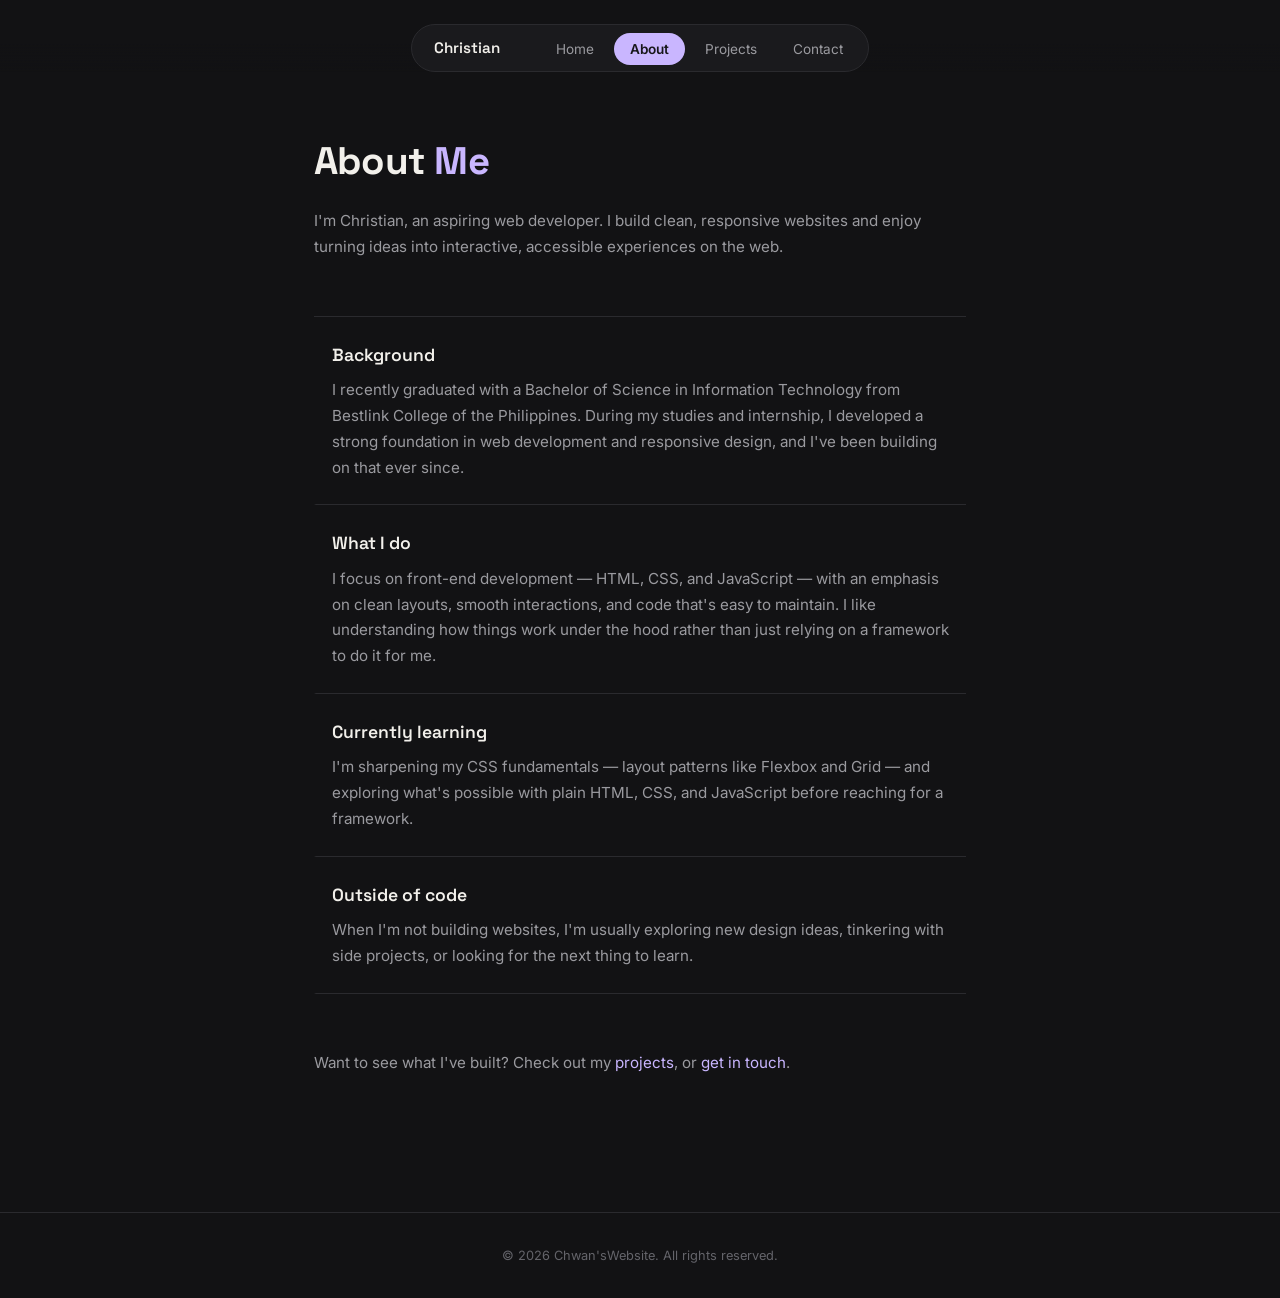
==== about.html @ d363ebe9 "Initial commit" ====
<!doctype html>
<html lang="en">
  <head>
    <meta charset="UTF-8" />
    <script>
      document.documentElement.classList.add('js');
    </script>
    <meta name="viewport" content="width=device-width, initial-scale=1.0" />
    <title>About me | My Website</title>
    <link rel="stylesheet" href="style.css" />
  </head>
  <body>
    <nav class="navbar">
      <div class="nav-inner">
        <a href="index.html" class="logo">Christian</a>
        <ul>
          <li><a href="index.html">Home</a></li>
          <li><a href="about.html" class="active">About</a></li>
          <li><a href="projects.html">Projects</a></li>
          <li><a href="contact.html">Contact</a></li>
        </ul>
      </div>
    </nav>

    <main>
      <section>
        <h1>About<span class="accent"> Me</span></h1>
        <p>
          I'm Christian, an aspiring web developer. I build clean, responsive
          websites and enjoy turning ideas into interactive, accessible
          experiences on the web.
        </p>
      </section>

      <section class="about-list">
        <about class="about">
          <h2>Background</h2>
          <p>
            I recently graduated with a Bachelor of Science in Information
            Technology from Bestlink College of the Philippines. During my
            studies and internship, I developed a strong foundation in web
            development and responsive design, and I've been building on that
            ever since.
          </p>
        </about>

        <about class="about">
          <h2>What I do</h2>
          <p>
            I focus on front-end development — HTML, CSS, and JavaScript — with
            an emphasis on clean layouts, smooth interactions, and code that's
            easy to maintain. I like understanding how things work under the
            hood rather than just relying on a framework to do it for me.
          </p>
        </about>

        <about class="about">
          <h2>Currently learning</h2>
          <p>
            I'm sharpening my CSS fundamentals — layout patterns like Flexbox
            and Grid — and exploring what's possible with plain HTML, CSS, and
            JavaScript before reaching for a framework.
          </p>
        </about>

        <about class="about">
          <h2>Outside of code</h2>
          <p>
            When I'm not building websites, I'm usually exploring new design
            ideas, tinkering with side projects, or looking for the next thing
            to learn.
          </p>
        </about>
      </section>

      <section>
        <p>
          Want to see what I've built? Check out my
          <a href="projects.html" class="accent">projects</a>, or
          <a href="contact.html" class="accent">get in touch</a>.
        </p>
      </section>
    </main>

    <footer>&copy; 2026 Chwan'sWebsite. All rights reserved.</footer>

    <script src="transition.js"></script>
  </body>
</html>
---- style.css ----
﻿/* ===== Fonts ===== */
@import url('https://fonts.googleapis.com/css2?family=Space+Grotesk:wght@400;500;600;700&family=Inter:wght@400;500;600&display=swap');

/* ===== Tokens ===== */
:root {
  --bg: #121214;
  --bg-raised: #1a1a1d;
  --border: #2a2a2e;
  --text: #f2f0eb;
  --text-dim: #9a9a9f;
  --text-faint: #64646a;
  --accent: #c9b6ff;
  --accent-dim: #8f7fc7;
}

* {
  margin: 0;
  padding: 0;
  box-sizing: border-box;
}

/* Content slides down into place (from above) as the page fades in,
   and slides further down as the page fades out.
   Applied to main/footer, not body ÃƒÆ’Ã‚Â¢ÃƒÂ¢Ã¢â‚¬Å¡Ã‚Â¬ÃƒÂ¢Ã¢â€šÂ¬Ã‚Â nav stays untouched so its
   position: sticky keeps working (a transform on an ANCESTOR of a
   sticky element breaks it; transforming main/footer directly is safe). */
html.js main,
html.js footer {
  transform: translateY(-12px);
  transition:
    transform 0.35s ease,
    opacity 0.35s ease;
  opacity: 0;
}

html.js body.page-loaded main,
html.js body.page-loaded footer {
  transform: translateY(0);
  opacity: 1;
}

html.js body.page-leaving main,
html.js body.page-leaving footer {
  transform: translateY(12px);
  opacity: 0;
}

html.js footer {
  transition-delay: 0.05s;
}

html {
  height: 100%;
  overflow-y: auto;
  scrollbar-width: none;
  -ms-overflow-style: none;
}

html::-webkit-scrollbar {
  display: none;
}

body {
  font-family:
    'Inter',
    -apple-system,
    Arial,
    sans-serif;
  line-height: 1.7;
  color: var(--text);
  background-color: var(--bg);
  display: grid;
  grid-template-rows: auto 1fr auto;
  min-height: 100vh;
}

a {
  text-decoration: none;
  color: inherit;
}

.accent {
  color: var(--accent);
}

/* ===== Navigation ===== */
.navbar {
  position: sticky;
  top: 0;
  display: flex;
  justify-content: center;
  padding: 1.5rem 1rem 0;
  z-index: 100;
  background: linear-gradient(var(--bg) 60%, transparent);
}

.nav-inner {
  display: flex;
  align-items: center;
  gap: 2.5rem;
  background-color: var(--bg-raised);
  border: 1px solid var(--border);
  border-radius: 999px;
  padding: 0.6rem 0.6rem 0.6rem 1.4rem;
}

.nav-inner .logo {
  font-family: 'Space Grotesk', sans-serif;
  font-weight: 600;
  font-size: 0.95rem;
  color: var(--text);
}

.nav-inner ul {
  list-style: none;
  display: flex;
  gap: 0.25rem;
}

.nav-inner ul li a {
  font-size: 0.85rem;
  color: var(--text-dim);
  padding: 0.5rem 1rem;
  border-radius: 999px;
  transition:
    background-color 0.2s,
    color 0.2s;
}

.nav-inner ul li a:hover {
  color: var(--text);
}

.nav-inner ul li a.active {
  background-color: var(--accent);
  color: #17171a;
  font-weight: 600;
}

/* ===== Layout ===== */
main {
  max-width: 700px;
  margin: 0 auto;
  padding: 3.5rem 1.5rem 5rem;
  width: 100%;
}

section {
  margin-bottom: 3.5rem;
}

h1 {
  font-family: 'Space Grotesk', sans-serif;
  font-weight: 700;
  font-size: clamp(1.7rem, 5vw + 1rem, 2.4rem);
  letter-spacing: -0.02em;
  margin-bottom: 0.9rem;
}

h2 {
  font-family: 'Space Grotesk', sans-serif;
  font-weight: 600;
  font-size: 1.1rem;
  margin-bottom: 0.4rem;
}

p {
  margin-bottom: 1rem;
  color: var(--text-dim);
  font-size: 0.95rem;
}

/* ===== Hero (Homepage) ===== */
.hero {
  text-align: center;
  padding: 2rem 0 1rem;
}

.avatar {
  display: block;
  width: 88px;
  height: 88px;
  margin: 0 auto 1.5rem;
  border-radius: 50%;
  object-fit: cover; /* crops the photo to fill the circle without distorting it */
  border: 2px solid var(--accent);
  padding: 3px; /* small gap between photo and accent ring */
  background-color: var(--bg);
}

.hero h1 {
  font-size: clamp(2rem, 6vw + 1rem, 2.8rem);
}

.hero .lede {
  font-size: 1.05rem;
  max-width: 420px;
  margin: 0 auto 1.5rem;
}

.btn {
  display: inline-flex;
  align-items: center;
  gap: 0.4rem;
  padding: 0.8rem 1.6rem;
  background-color: var(--accent);
  color: #17171a;
  border-radius: 999px;
  font-weight: 600;
  font-size: 0.9rem;
  transition:
    transform 0.15s,
    background-color 0.15s;
}

.btn:hover {
  transform: translateY(-2px);
  background-color: #d9caff;
}

/* ===== Filters (Projects) ===== */
.filters {
  display: flex;
  flex-wrap: wrap;
  gap: 0.5rem;
  margin-top: 1.25rem;
}

.filter {
  font-family: inherit;
  font-size: 0.8rem;
  color: var(--text-dim);
  background: none;
  border: 1px solid var(--border);
  padding: 0.4rem 1rem;
  border-radius: 999px;
  cursor: pointer;
  transition:
    background-color 0.15s,
    color 0.15s,
    border-color 0.15s;
}

.filter:hover {
  border-color: var(--accent-dim);
  color: var(--text);
}

.filter.active {
  background-color: var(--accent);
  border-color: var(--accent);
  color: #17171a;
  font-weight: 600;
}

/* ===== Project Cards ===== */
.card-grid {
  display: grid;
  grid-template-columns: repeat(auto-fit, minmax(190px, 1fr));
  gap: 1rem;
}

.card {
  display: flex;
  flex-direction: column;
  width: 100%;
  max-width: 220px;
  background-color: var(--bg-raised);
  border: 1px solid var(--border);
  border-radius: 14px;
  overflow: hidden;
  transition:
    transform 0.2s,
    border-color 0.2s;
}

.card:hover {
  transform: translateY(-4px);
  border-color: var(--accent-dim);
}

.card-image {
  width: 100%;
  aspect-ratio: 16 / 10;
  overflow: hidden;
  background-color: var(--border);
}

.card-image img {
  width: 100%;
  height: 100%;
  object-fit: cover;
  display: block;
  transition: transform 0.3s;
}

.card:hover .card-image img {
  transform: scale(1.05);
}

.card-body {
  display: flex;
  flex-direction: column;
  gap: 0.6rem;
  padding: 0.85rem 0.9rem;
}

.card h2 {
  font-size: 0.95rem;
  margin-bottom: 0.2rem;
}

.card p {
  margin-bottom: 0;
  font-size: 0.78rem;
}

.card-meta {
  display: flex;
  align-items: center;
  justify-content: space-between;
  gap: 0.5rem;
}

.tag {
  font-size: 0.68rem;
  color: var(--text-faint);
  border: 1px solid var(--border);
  padding: 0.2rem 0.55rem;
  border-radius: 999px;
}

.arrow {
  color: var(--accent);
  font-size: 1rem;
  opacity: 0;
  transform: translateX(-4px);
  transition:
    opacity 0.2s,
    transform 0.2s;
}

.card:hover .arrow {
  opacity: 1;
  transform: translateX(0);
}

/* ===== About ===== */
.about-list {
  display: flex;
  flex-direction: column;
  border-top: 1px solid var(--border);
}

.about {
  display: block;
  padding: 1.5rem 1rem;
  border-bottom: 1px solid var(--border);
  border-left: 2px solid transparent;
  transition:
    border-color 0.2s,
    background-color 0.2s;
}

.about:hover {
  border-left: 2px solid var(--accent);
  background-color: var(--bg-raised);
}

.about .meta {
  font-size: 0.78rem;
  color: var(--text-faint);
  margin-bottom: 0.4rem;
  letter-spacing: 0.03em;
  text-transform: uppercase;
}

.about p {
  margin-bottom: 0;
}

/* ===== Contact ===== */
.contact-info {
  display: flex;
  flex-direction: column;
  gap: 0.9rem;
  padding: 1.25rem 1.5rem;
  background-color: var(--bg-raised);
  border: 1px solid var(--border);
  border-radius: 14px;
  margin-bottom: 2.5rem;
}

.contact-info h2 {
  margin-bottom: 0.25rem;
}

.contact-item {
  display: flex;
  align-items: center;
  gap: 0.75rem;
  min-width: 0;
}

.contact-item .icon {
  flex-shrink: 0;
  width: 34px;
  height: 34px;
  display: flex;
  align-items: center;
  justify-content: center;
  border-radius: 50%;
  background-color: var(--bg);
  border: 1px solid var(--border);
  color: var(--accent);
}

.contact-item .icon svg {
  width: 16px;
  height: 16px;
}

.contact-item p {
  margin-bottom: 0;
  color: var(--text);
  font-size: 0.9rem;
  min-width: 0;
  overflow-wrap: anywhere;
}

.contact-item p strong {
  color: var(--text-dim);
  font-weight: 600;
}

a.contact-item {
  transition: transform 0.15s;
}

a.contact-item:hover {
  transform: translateX(3px);
}

a.contact-item:hover .icon {
  border-color: var(--accent-dim);
}

form {
  display: flex;
  flex-direction: column;
  gap: 1.25rem;
  max-width: 480px;
}

label {
  font-size: 0.8rem;
  font-weight: 600;
  color: var(--text-dim);
  margin-bottom: 0.4rem;
  display: block;
  text-transform: uppercase;
  letter-spacing: 0.04em;
}

input,
textarea {
  width: 100%;
  padding: 0.75rem 1rem;
  border: 1px solid var(--border);
  border-radius: 10px;
  font-family: inherit;
  font-size: 0.95rem;
  background-color: var(--bg-raised);
  color: var(--text);
  transition: border-color 0.15s;
}

input::placeholder,
textarea::placeholder {
  color: var(--text-faint);
}

input:focus,
textarea:focus {
  outline: none;
  border-color: var(--accent);
}

textarea {
  resize: vertical;
  min-height: 120px;
}

button[type='submit'] {
  align-self: flex-start;
  padding: 0.8rem 1.8rem;
  background-color: var(--accent);
  color: #17171a;
  border: none;
  border-radius: 999px;
  font-family: inherit;
  font-weight: 600;
  font-size: 0.9rem;
  cursor: pointer;
  transition:
    transform 0.15s,
    background-color 0.15s;
}

button[type='submit']:hover {
  transform: translateY(-2px);
  background-color: #d9caff;
}

/* ===== Footer ===== */
footer {
  text-align: center;
  padding: 2rem;
  color: var(--text-faint);
  font-size: 0.8rem;
  border-top: 1px solid var(--border);
}

/* ===== Responsive ===== */
@media (max-width: 640px) {
  main {
    padding: 2.5rem 1.25rem 3.5rem;
  }

  .hero .lede {
    font-size: 0.95rem;
  }

  .contact-info {
    padding: 1rem 1.1rem;
  }

  form {
    max-width: 100%;
  }
}

@media (max-width: 480px) {
  .navbar {
    padding: 1rem 0.75rem 0;
  }

  .nav-inner {
    gap: 0.9rem;
    padding: 0.45rem 0.45rem 0.45rem 1rem;
  }

  .nav-inner .logo {
    font-size: 0.85rem;
  }

  .nav-inner ul {
    gap: 0;
  }

  .nav-inner ul li a {
    font-size: 0.72rem;
    padding: 0.4rem 0.55rem;
  }

  .avatar {
    width: 72px;
    height: 72px;
  }

  .btn {
    width: 100%;
    justify-content: center;
  }

  button[type='submit'] {
    align-self: stretch;
    text-align: center;
  }
}

@media (max-width: 360px) {
  .nav-inner {
    gap: 0.5rem;
    padding: 0.4rem 0.4rem 0.4rem 0.8rem;
  }

  .nav-inner ul li a {
    padding: 0.35rem 0.4rem;
  }
}

@media (max-width: 300px) {
  .nav-inner .logo {
    display: none;
  }

  .nav-inner {
    padding: 0.4rem;
    justify-content: center;
  }
}

body.projects-page {
  overflow-y: auto;
  scrollbar-width: none;
  -ms-overflow-style: none;
}

body.projects-page::-webkit-scrollbar {
  display: none;
}


.contact-form {
  background-color: var(--bg-raised);
  border: 1px solid var(--border);
  border-radius: 16px;
  padding: 1.25rem;
  max-width: 520px;
  box-shadow: 0 10px 30px rgba(0, 0, 0, 0.18);
}

.contact-form button[type='submit'] {
  align-self: stretch;
}

.contact-toast {
  position: fixed;
  top: 50%;
  left: 50%;
  transform: translate(-50%, -50%) translateY(10px);
  z-index: 200;
  background: #f2f0eb;
  color: #17171a;
  padding: 0.9rem 1.2rem;
  border-radius: 12px;
  box-shadow: 0 12px 30px rgba(0, 0, 0, 0.35);
  opacity: 0;
  pointer-events: none;
  transition: opacity 0.2s ease, transform 0.2s ease;
  font-size: 0.9rem;
  font-weight: 600;
  text-align: center;
  min-width: min(240px, calc(100vw - 2rem));
  max-width: calc(100vw - 2rem);
}

.contact-toast.show {
  opacity: 1;
  transform: translate(-50%, -50%) translateY(0);
}

.contact-toast.show {
  opacity: 1;
  transform: translateY(0);
}
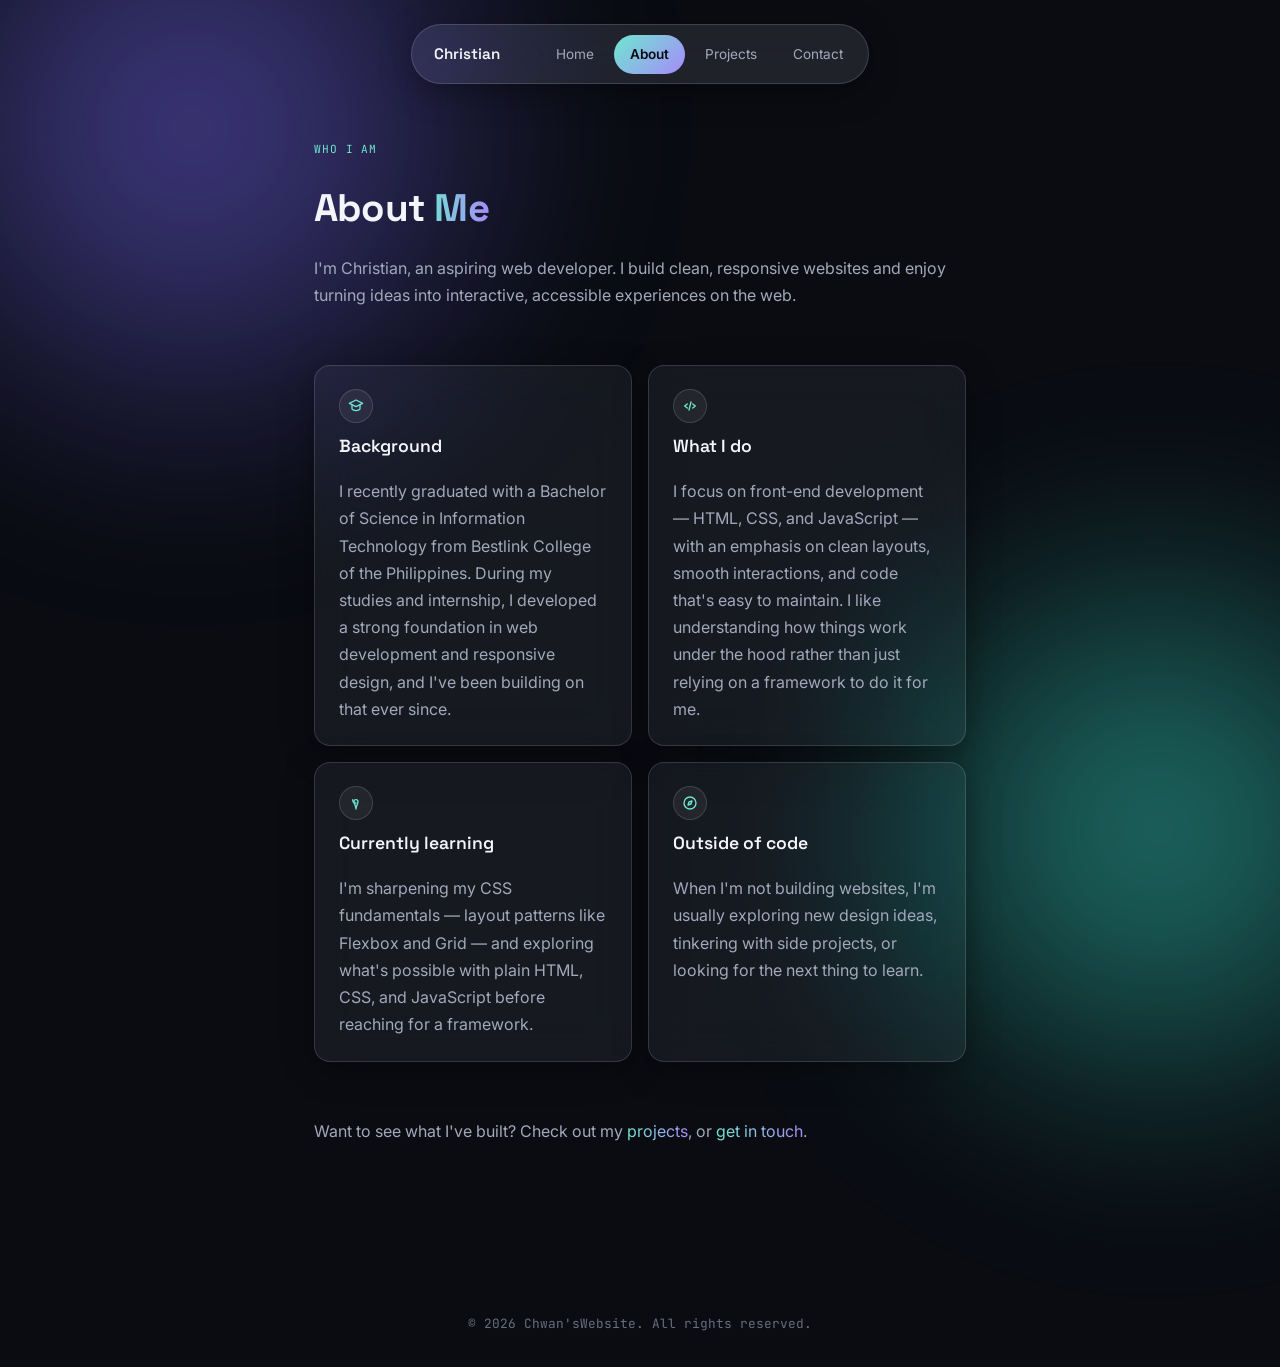
==== commit b3f5f8cd: "design updated, format, functions" ====
--- a/about.html
+++ b/about.html
@@ -24,6 +24,7 @@
 
     <main>
       <section>
+        <p class="eyebrow">Who I am</p>
         <h1>About<span class="accent"> Me</span></h1>
         <p>
           I'm Christian, an aspiring web developer. I build clean, responsive
@@ -33,7 +34,20 @@
       </section>
 
       <section class="about-list">
-        <about class="about">
+        <article class="about">
+          <span class="about-icon">
+            <svg
+              viewBox="0 0 24 24"
+              fill="none"
+              stroke="currentColor"
+              stroke-width="2"
+              stroke-linecap="round"
+              stroke-linejoin="round"
+            >
+              <path d="M12 3 2 8l10 5 10-5-10-5z" />
+              <path d="M6 10.5V16c0 1.1 2.7 3 6 3s6-1.9 6-3v-5.5" />
+            </svg>
+          </span>
           <h2>Background</h2>
           <p>
             I recently graduated with a Bachelor of Science in Information
@@ -42,9 +56,21 @@
             development and responsive design, and I've been building on that
             ever since.
           </p>
-        </about>
+        </article>
 
-        <about class="about">
+        <article class="about">
+          <span class="about-icon">
+            <svg
+              viewBox="0 0 24 24"
+              fill="none"
+              stroke="currentColor"
+              stroke-width="2"
+              stroke-linecap="round"
+              stroke-linejoin="round"
+            >
+              <path d="M8 9 4 12l4 3M16 9l4 3-4 3M13.5 6 10.5 18" />
+            </svg>
+          </span>
           <h2>What I do</h2>
           <p>
             I focus on front-end development — HTML, CSS, and JavaScript — with
@@ -52,25 +78,51 @@
             easy to maintain. I like understanding how things work under the
             hood rather than just relying on a framework to do it for me.
           </p>
-        </about>
+        </article>
 
-        <about class="about">
+        <article class="about">
+          <span class="about-icon">
+            <svg
+              viewBox="0 0 24 24"
+              fill="none"
+              stroke="currentColor"
+              stroke-width="2"
+              stroke-linecap="round"
+              stroke-linejoin="round"
+            >
+              <path d="M12 21c0-5 3-7 3-11a3 3 0 0 0-6 0c0 4 3 6 3 11z" />
+              <path d="M12 12c-3 0-5-2-5-5" />
+            </svg>
+          </span>
           <h2>Currently learning</h2>
           <p>
             I'm sharpening my CSS fundamentals — layout patterns like Flexbox
             and Grid — and exploring what's possible with plain HTML, CSS, and
             JavaScript before reaching for a framework.
           </p>
-        </about>
+        </article>
 
-        <about class="about">
+        <article class="about">
+          <span class="about-icon">
+            <svg
+              viewBox="0 0 24 24"
+              fill="none"
+              stroke="currentColor"
+              stroke-width="2"
+              stroke-linecap="round"
+              stroke-linejoin="round"
+            >
+              <circle cx="12" cy="12" r="9" />
+              <path d="m15 9-1.5 4.5L9 15l1.5-4.5L15 9z" />
+            </svg>
+          </span>
           <h2>Outside of code</h2>
           <p>
             When I'm not building websites, I'm usually exploring new design
             ideas, tinkering with side projects, or looking for the next thing
             to learn.
           </p>
-        </about>
+        </article>
       </section>
 
       <section>
--- a/style.css
+++ b/style.css
@@ -1,16 +1,32 @@
-﻿/* ===== Fonts ===== */
-@import url('https://fonts.googleapis.com/css2?family=Space+Grotesk:wght@400;500;600;700&family=Inter:wght@400;500;600&display=swap');
-
-/* ===== Tokens ===== */
+﻿@import url('https://fonts.googleapis.com/css2?family=Space+Grotesk:wght@400;500;600;700&family=Inter:wght@400;500;600&family=JetBrains+Mono:wght@400;500&display=swap');
+
 :root {
-  --bg: #121214;
-  --bg-raised: #1a1a1d;
-  --border: #2a2a2e;
-  --text: #f2f0eb;
-  --text-dim: #9a9a9f;
-  --text-faint: #64646a;
-  --accent: #c9b6ff;
-  --accent-dim: #8f7fc7;
+  --bg: #0a0c12;
+  --bg-2: #0f1220;
+
+  --aurora-violet: #7c6cff;
+  --aurora-teal: #35e0c9;
+  --aurora-coral: #ff8a68;
+
+  --text: #f4f5fa;
+  --text-dim: #a3a8ba;
+  --text-faint: #676d80;
+
+  --accent: #6ee7cf;
+  --accent-2: #a78bfa;
+  --accent-warm: #ff9478;
+
+  --glass: rgba(255, 255, 255, 0.055);
+  --glass-strong: rgba(255, 255, 255, 0.095);
+  --glass-border: rgba(255, 255, 255, 0.14);
+  --glass-border-strong: rgba(255, 255, 255, 0.28);
+  --glass-blur: 22px;
+
+  --r-lg: 26px;
+  --r-md: 16px;
+  --r-full: 999px;
+
+  --shadow-glass: 0 8px 32px rgba(0, 0, 0, 0.35);
 }
 
 * {
@@ -19,17 +35,40 @@
   box-sizing: border-box;
 }
 
-/* Content slides down into place (from above) as the page fades in,
-   and slides further down as the page fades out.
-   Applied to main/footer, not body ÃƒÆ’Ã‚Â¢ÃƒÂ¢Ã¢â‚¬Å¡Ã‚Â¬ÃƒÂ¢Ã¢â€šÂ¬Ã‚Â nav stays untouched so its
-   position: sticky keeps working (a transform on an ANCESTOR of a
-   sticky element breaks it; transforming main/footer directly is safe). */
+@view-transition {
+  navigation: auto;
+}
+
+::view-transition-old(root) {
+  animation: page-out 0.42s cubic-bezier(0.4, 0, 0.2, 1) both;
+}
+
+::view-transition-new(root) {
+  animation: page-in 0.5s cubic-bezier(0.16, 1, 0.3, 1) both;
+}
+
+@keyframes page-out {
+  to {
+    opacity: 0;
+    transform: scale(0.98) translateY(6px);
+    filter: blur(6px);
+  }
+}
+
+@keyframes page-in {
+  from {
+    opacity: 0;
+    transform: scale(1.015) translateY(-6px);
+    filter: blur(8px);
+  }
+}
+
 html.js main,
 html.js footer {
-  transform: translateY(-12px);
-  transition:
-    transform 0.35s ease,
-    opacity 0.35s ease;
+  transform: translateY(10px);
+  transition:
+    transform 0.5s cubic-bezier(0.16, 1, 0.3, 1),
+    opacity 0.5s ease;
   opacity: 0;
 }
 
@@ -39,14 +78,19 @@
   opacity: 1;
 }
 
-html.js body.page-leaving main,
-html.js body.page-leaving footer {
-  transform: translateY(12px);
-  opacity: 0;
-}
-
 html.js footer {
-  transition-delay: 0.05s;
+  transition-delay: 0.06s;
+}
+
+@media (prefers-reduced-motion: reduce) {
+  ::view-transition-old(root),
+  ::view-transition-new(root) {
+    animation: none;
+  }
+  html.js main,
+  html.js footer {
+    transition: none;
+  }
 }
 
 html {
@@ -54,12 +98,14 @@
   overflow-y: auto;
   scrollbar-width: none;
   -ms-overflow-style: none;
+  background-color: var(--bg);
 }
 
 html::-webkit-scrollbar {
   display: none;
 }
 
+/* ===== background ===== */
 body {
   font-family:
     'Inter',
@@ -72,6 +118,62 @@
   display: grid;
   grid-template-rows: auto 1fr auto;
   min-height: 100vh;
+  position: relative;
+  isolation: isolate;
+}
+
+body::before,
+body::after {
+  content: '';
+  position: fixed;
+  z-index: -1;
+  border-radius: 50%;
+  filter: blur(90px);
+  opacity: 0.55;
+  pointer-events: none;
+}
+
+body::before {
+  width: 60vmax;
+  height: 60vmax;
+  top: -20vmax;
+  left: -15vmax;
+  background: radial-gradient(circle, var(--aurora-violet), transparent 70%);
+  animation: drift-a 26s ease-in-out infinite alternate;
+}
+
+body::after {
+  width: 55vmax;
+  height: 55vmax;
+  bottom: -22vmax;
+  right: -18vmax;
+  background: radial-gradient(circle, var(--aurora-teal), transparent 70%);
+  animation: drift-b 30s ease-in-out infinite alternate;
+}
+
+@keyframes drift-a {
+  from {
+    transform: translate(0, 0) scale(1);
+  }
+  to {
+    transform: translate(6vmax, 8vmax) scale(1.12);
+  }
+}
+
+@keyframes drift-b {
+  from {
+    transform: translate(0, 0) scale(1);
+  }
+  to {
+    transform: translate(-5vmax, -6vmax) scale(1.08);
+  }
+}
+
+@media (prefers-reduced-motion: reduce) {
+  body::before,
+  body::after {
+    animation: none;
+  }
 }
 
 a {
@@ -80,7 +182,26 @@
 }
 
 .accent {
-  color: var(--accent);
+  background: linear-gradient(90deg, var(--accent), var(--accent-2));
+  -webkit-background-clip: text;
+  background-clip: text;
+  color: transparent;
+}
+
+/* ===== Glass utility ===== */
+.glass {
+  background: var(--glass);
+  border: 1px solid var(--glass-border);
+  border-radius: var(--r-lg);
+  backdrop-filter: blur(var(--glass-blur)) saturate(140%);
+  -webkit-backdrop-filter: blur(var(--glass-blur)) saturate(140%);
+  box-shadow: var(--shadow-glass);
+}
+
+:focus-visible {
+  outline: 2px solid var(--accent);
+  outline-offset: 3px;
+  border-radius: 6px;
 }
 
 /* ===== Navigation ===== */
@@ -91,17 +212,19 @@
   justify-content: center;
   padding: 1.5rem 1rem 0;
   z-index: 100;
-  background: linear-gradient(var(--bg) 60%, transparent);
 }
 
 .nav-inner {
   display: flex;
   align-items: center;
   gap: 2.5rem;
-  background-color: var(--bg-raised);
-  border: 1px solid var(--border);
-  border-radius: 999px;
+  background: var(--glass-strong);
+  border: 1px solid var(--glass-border);
+  border-radius: var(--r-full);
   padding: 0.6rem 0.6rem 0.6rem 1.4rem;
+  backdrop-filter: blur(var(--glass-blur)) saturate(160%);
+  -webkit-backdrop-filter: blur(var(--glass-blur)) saturate(160%);
+  box-shadow: var(--shadow-glass);
 }
 
 .nav-inner .logo {
@@ -121,7 +244,8 @@
   font-size: 0.85rem;
   color: var(--text-dim);
   padding: 0.5rem 1rem;
-  border-radius: 999px;
+  border-radius: var(--r-full);
+  display: inline-block;
   transition:
     background-color 0.2s,
     color 0.2s;
@@ -129,11 +253,12 @@
 
 .nav-inner ul li a:hover {
   color: var(--text);
+  background-color: rgba(255, 255, 255, 0.06);
 }
 
 .nav-inner ul li a.active {
-  background-color: var(--accent);
-  color: #17171a;
+  background: linear-gradient(135deg, var(--accent), var(--accent-2));
+  color: #0a0c12;
   font-weight: 600;
 }
 
@@ -167,24 +292,55 @@
 p {
   margin-bottom: 1rem;
   color: var(--text-dim);
-  font-size: 0.95rem;
+  font-size: 1rem;
+}
+
+.eyebrow {
+  font-family: 'JetBrains Mono', monospace;
+  font-size: 0.7rem;
+  letter-spacing: 0.08em;
+  text-transform: uppercase;
+  color: var(--accent);
 }
 
 /* ===== Hero (Homepage) ===== */
 .hero {
   text-align: center;
-  padding: 2rem 0 1rem;
+  padding: 2.5rem 1.5rem 2rem;
+  position: relative;
+}
+
+.hero .avatar-wrap {
+  position: relative;
+  width: 136px;
+  margin: 0 auto 1.5rem;
+}
+
+.hero .avatar-wrap::before {
+  content: '';
+  position: absolute;
+  inset: -16px;
+  border-radius: 50%;
+  background: conic-gradient(
+    from 90deg,
+    var(--aurora-violet),
+    var(--aurora-teal),
+    var(--aurora-coral),
+    var(--aurora-violet)
+  );
+  filter: blur(22px);
+  opacity: 0.65;
 }
 
 .avatar {
+  position: relative;
   display: block;
-  width: 88px;
-  height: 88px;
-  margin: 0 auto 1.5rem;
+  width: 136px;
+  height: 136px;
   border-radius: 50%;
-  object-fit: cover; /* crops the photo to fill the circle without distorting it */
-  border: 2px solid var(--accent);
-  padding: 3px; /* small gap between photo and accent ring */
+  object-fit: cover;
+  border: 3px solid rgba(255, 255, 255, 0.5);
+  padding: 3px;
   background-color: var(--bg);
 }
 
@@ -202,20 +358,23 @@
   display: inline-flex;
   align-items: center;
   gap: 0.4rem;
-  padding: 0.8rem 1.6rem;
-  background-color: var(--accent);
-  color: #17171a;
-  border-radius: 999px;
+  padding: 0.85rem 1.7rem;
+  background: linear-gradient(135deg, var(--accent), var(--accent-2));
+  color: #0a0c12;
+  border-radius: var(--r-full);
   font-weight: 600;
   font-size: 0.9rem;
+  box-shadow: 0 8px 24px rgba(124, 108, 255, 0.35);
   transition:
     transform 0.15s,
-    background-color 0.15s;
+    box-shadow 0.15s,
+    filter 0.15s;
 }
 
 .btn:hover {
   transform: translateY(-2px);
-  background-color: #d9caff;
+  filter: brightness(1.06);
+  box-shadow: 0 12px 28px rgba(124, 108, 255, 0.45);
 }
 
 /* ===== Filters (Projects) ===== */
@@ -227,14 +386,16 @@
 }
 
 .filter {
-  font-family: inherit;
-  font-size: 0.8rem;
+  font-family: 'JetBrains Mono', monospace;
+  font-size: 0.75rem;
   color: var(--text-dim);
-  background: none;
-  border: 1px solid var(--border);
-  padding: 0.4rem 1rem;
-  border-radius: 999px;
+  background: var(--glass);
+  border: 1px solid var(--glass-border);
+  padding: 0.45rem 1.1rem;
+  border-radius: var(--r-full);
   cursor: pointer;
+  backdrop-filter: blur(12px);
+  -webkit-backdrop-filter: blur(12px);
   transition:
     background-color 0.15s,
     color 0.15s,
@@ -242,14 +403,14 @@
 }
 
 .filter:hover {
-  border-color: var(--accent-dim);
+  border-color: var(--glass-border-strong);
   color: var(--text);
 }
 
 .filter.active {
-  background-color: var(--accent);
-  border-color: var(--accent);
-  color: #17171a;
+  background: linear-gradient(135deg, var(--accent), var(--accent-2));
+  border-color: transparent;
+  color: #0a0c12;
   font-weight: 600;
 }
 
@@ -257,33 +418,36 @@
 .card-grid {
   display: grid;
   grid-template-columns: repeat(auto-fit, minmax(190px, 1fr));
-  gap: 1rem;
+  gap: 1.1rem;
 }
 
 .card {
   display: flex;
   flex-direction: column;
   width: 100%;
-  max-width: 220px;
-  background-color: var(--bg-raised);
-  border: 1px solid var(--border);
-  border-radius: 14px;
+  max-width: 240px;
+  background: var(--glass);
+  border: 1px solid var(--glass-border);
+  border-radius: var(--r-md);
   overflow: hidden;
-  transition:
-    transform 0.2s,
+  backdrop-filter: blur(var(--glass-blur)) saturate(140%);
+  -webkit-backdrop-filter: blur(var(--glass-blur)) saturate(140%);
+  box-shadow: var(--shadow-glass);
+  transition:
+    transform 0.25s cubic-bezier(0.16, 1, 0.3, 1),
     border-color 0.2s;
 }
 
 .card:hover {
-  transform: translateY(-4px);
-  border-color: var(--accent-dim);
+  transform: translateY(-5px);
+  border-color: var(--glass-border-strong);
 }
 
 .card-image {
   width: 100%;
   aspect-ratio: 16 / 10;
   overflow: hidden;
-  background-color: var(--border);
+  background-color: rgba(255, 255, 255, 0.04);
 }
 
 .card-image img {
@@ -291,18 +455,18 @@
   height: 100%;
   object-fit: cover;
   display: block;
-  transition: transform 0.3s;
+  transition: transform 0.35s;
 }
 
 .card:hover .card-image img {
-  transform: scale(1.05);
+  transform: scale(1.06);
 }
 
 .card-body {
   display: flex;
   flex-direction: column;
   gap: 0.6rem;
-  padding: 0.85rem 0.9rem;
+  padding: 0.9rem 1rem;
 }
 
 .card h2 {
@@ -312,7 +476,7 @@
 
 .card p {
   margin-bottom: 0;
-  font-size: 0.78rem;
+  font-size: 0.85rem;
 }
 
 .card-meta {
@@ -323,11 +487,13 @@
 }
 
 .tag {
-  font-size: 0.68rem;
-  color: var(--text-faint);
-  border: 1px solid var(--border);
+  font-family: 'JetBrains Mono', monospace;
+  font-size: 0.7rem;
+  color: var(--accent);
+  border: 1px solid var(--glass-border);
+  background: rgba(255, 255, 255, 0.04);
   padding: 0.2rem 0.55rem;
-  border-radius: 999px;
+  border-radius: var(--r-full);
 }
 
 .arrow {
@@ -347,31 +513,57 @@
 
 /* ===== About ===== */
 .about-list {
+  display: grid;
+  grid-template-columns: repeat(auto-fit, minmax(240px, 1fr));
+  gap: 1rem;
+}
+
+.about {
   display: flex;
   flex-direction: column;
-  border-top: 1px solid var(--border);
-}
-
-.about {
-  display: block;
-  padding: 1.5rem 1rem;
-  border-bottom: 1px solid var(--border);
-  border-left: 2px solid transparent;
-  transition:
+  gap: 0.6rem;
+  padding: 1.4rem 1.5rem;
+  background: var(--glass);
+  border: 1px solid var(--glass-border);
+  border-radius: var(--r-md);
+  backdrop-filter: blur(var(--glass-blur)) saturate(140%);
+  -webkit-backdrop-filter: blur(var(--glass-blur)) saturate(140%);
+  box-shadow: var(--shadow-glass);
+  transition:
+    transform 0.25s cubic-bezier(0.16, 1, 0.3, 1),
     border-color 0.2s,
     background-color 0.2s;
 }
 
 .about:hover {
-  border-left: 2px solid var(--accent);
-  background-color: var(--bg-raised);
+  transform: translateY(-4px);
+  border-color: var(--glass-border-strong);
+  background: var(--glass-strong);
+}
+
+.about-icon {
+  width: 34px;
+  height: 34px;
+  display: flex;
+  align-items: center;
+  justify-content: center;
+  border-radius: 50%;
+  background: rgba(255, 255, 255, 0.06);
+  border: 1px solid var(--glass-border);
+  color: var(--accent);
+  flex-shrink: 0;
+}
+
+.about-icon svg {
+  width: 16px;
+  height: 16px;
 }
 
 .about .meta {
-  font-size: 0.78rem;
+  font-family: 'JetBrains Mono', monospace;
+  font-size: 0.7rem;
   color: var(--text-faint);
-  margin-bottom: 0.4rem;
-  letter-spacing: 0.03em;
+  letter-spacing: 0.06em;
   text-transform: uppercase;
 }
 
@@ -383,16 +575,19 @@
 .contact-info {
   display: flex;
   flex-direction: column;
-  gap: 0.9rem;
+  gap: 0.25rem;
   padding: 1.25rem 1.5rem;
-  background-color: var(--bg-raised);
-  border: 1px solid var(--border);
-  border-radius: 14px;
+  background: var(--glass);
+  border: 1px solid var(--glass-border);
+  border-radius: var(--r-lg);
+  backdrop-filter: blur(var(--glass-blur)) saturate(140%);
+  -webkit-backdrop-filter: blur(var(--glass-blur)) saturate(140%);
+  box-shadow: var(--shadow-glass);
   margin-bottom: 2.5rem;
 }
 
 .contact-info h2 {
-  margin-bottom: 0.25rem;
+  margin-bottom: 0.65rem;
 }
 
 .contact-item {
@@ -400,6 +595,16 @@
   align-items: center;
   gap: 0.75rem;
   min-width: 0;
+  padding: 0.6rem 0.4rem;
+  border-radius: var(--r-md);
+  transition:
+    background-color 0.15s,
+    transform 0.15s;
+}
+
+a.contact-item:hover {
+  background-color: rgba(255, 255, 255, 0.05);
+  transform: translateX(3px);
 }
 
 .contact-item .icon {
@@ -410,8 +615,8 @@
   align-items: center;
   justify-content: center;
   border-radius: 50%;
-  background-color: var(--bg);
-  border: 1px solid var(--border);
+  background: rgba(255, 255, 255, 0.06);
+  border: 1px solid var(--glass-border);
   color: var(--accent);
 }
 
@@ -433,16 +638,9 @@
   font-weight: 600;
 }
 
-a.contact-item {
-  transition: transform 0.15s;
-}
-
-a.contact-item:hover {
-  transform: translateX(3px);
-}
-
 a.contact-item:hover .icon {
-  border-color: var(--accent-dim);
+  border-color: var(--glass-border-strong);
+  color: var(--accent-2);
 }
 
 form {
@@ -453,26 +651,29 @@
 }
 
 label {
-  font-size: 0.8rem;
-  font-weight: 600;
+  font-family: 'JetBrains Mono', monospace;
+  font-size: 0.72rem;
+  font-weight: 500;
   color: var(--text-dim);
   margin-bottom: 0.4rem;
   display: block;
   text-transform: uppercase;
-  letter-spacing: 0.04em;
+  letter-spacing: 0.06em;
 }
 
 input,
 textarea {
   width: 100%;
   padding: 0.75rem 1rem;
-  border: 1px solid var(--border);
-  border-radius: 10px;
+  border: 1px solid var(--glass-border);
+  border-radius: var(--r-md);
   font-family: inherit;
   font-size: 0.95rem;
-  background-color: var(--bg-raised);
+  background: rgba(255, 255, 255, 0.04);
   color: var(--text);
-  transition: border-color 0.15s;
+  transition:
+    border-color 0.15s,
+    background-color 0.15s;
 }
 
 input::placeholder,
@@ -484,6 +685,7 @@
 textarea:focus {
   outline: none;
   border-color: var(--accent);
+  background: rgba(255, 255, 255, 0.07);
 }
 
 textarea {
@@ -493,23 +695,24 @@
 
 button[type='submit'] {
   align-self: flex-start;
-  padding: 0.8rem 1.8rem;
-  background-color: var(--accent);
-  color: #17171a;
+  padding: 0.85rem 1.8rem;
+  background: linear-gradient(135deg, var(--accent), var(--accent-2));
+  color: #0a0c12;
   border: none;
-  border-radius: 999px;
+  border-radius: var(--r-full);
   font-family: inherit;
   font-weight: 600;
   font-size: 0.9rem;
   cursor: pointer;
+  box-shadow: 0 8px 24px rgba(124, 108, 255, 0.3);
   transition:
     transform 0.15s,
-    background-color 0.15s;
+    filter 0.15s;
 }
 
 button[type='submit']:hover {
   transform: translateY(-2px);
-  background-color: #d9caff;
+  filter: brightness(1.06);
 }
 
 /* ===== Footer ===== */
@@ -518,7 +721,7 @@
   padding: 2rem;
   color: var(--text-faint);
   font-size: 0.8rem;
-  border-top: 1px solid var(--border);
+  font-family: 'JetBrains Mono', monospace;
 }
 
 /* ===== Responsive ===== */
@@ -563,9 +766,13 @@
     padding: 0.4rem 0.55rem;
   }
 
+  .avatar,
+  .hero .avatar-wrap {
+    width: 96px;
+  }
+
   .avatar {
-    width: 72px;
-    height: 72px;
+    height: 96px;
   }
 
   .btn {
@@ -611,14 +818,18 @@
   display: none;
 }
 
-
 .contact-form {
-  background-color: var(--bg-raised);
-  border: 1px solid var(--border);
-  border-radius: 16px;
-  padding: 1.25rem;
-  max-width: 520px;
-  box-shadow: 0 10px 30px rgba(0, 0, 0, 0.18);
+  width: 100%;
+  max-width: 100%;
+  background: var(--glass);
+  border: 1px solid var(--glass-border);
+  border-radius: var(--r-lg);
+  padding: 1.4rem 1.6rem;
+  backdrop-filter: blur(var(--glass-blur)) saturate(140%);
+  -webkit-backdrop-filter: blur(var(--glass-blur)) saturate(140%);
+  box-shadow: var(--shadow-glass);
+  margin-bottom: 2.5rem;
+  box-sizing: border-box;
 }
 
 .contact-form button[type='submit'] {
@@ -631,14 +842,19 @@
   left: 50%;
   transform: translate(-50%, -50%) translateY(10px);
   z-index: 200;
-  background: #f2f0eb;
-  color: #17171a;
+  background: rgba(18, 20, 30, 0.75);
+  border: 1px solid var(--glass-border-strong);
+  backdrop-filter: blur(20px) saturate(160%);
+  -webkit-backdrop-filter: blur(20px) saturate(160%);
+  color: var(--text);
   padding: 0.9rem 1.2rem;
-  border-radius: 12px;
-  box-shadow: 0 12px 30px rgba(0, 0, 0, 0.35);
+  border-radius: var(--r-md);
+  box-shadow: 0 12px 30px rgba(0, 0, 0, 0.45);
   opacity: 0;
   pointer-events: none;
-  transition: opacity 0.2s ease, transform 0.2s ease;
+  transition:
+    opacity 0.2s ease,
+    transform 0.2s ease;
   font-size: 0.9rem;
   font-weight: 600;
   text-align: center;
@@ -650,10 +866,3 @@
   opacity: 1;
   transform: translate(-50%, -50%) translateY(0);
 }
-
-.contact-toast.show {
-  opacity: 1;
-  transform: translateY(0);
-}
-
-
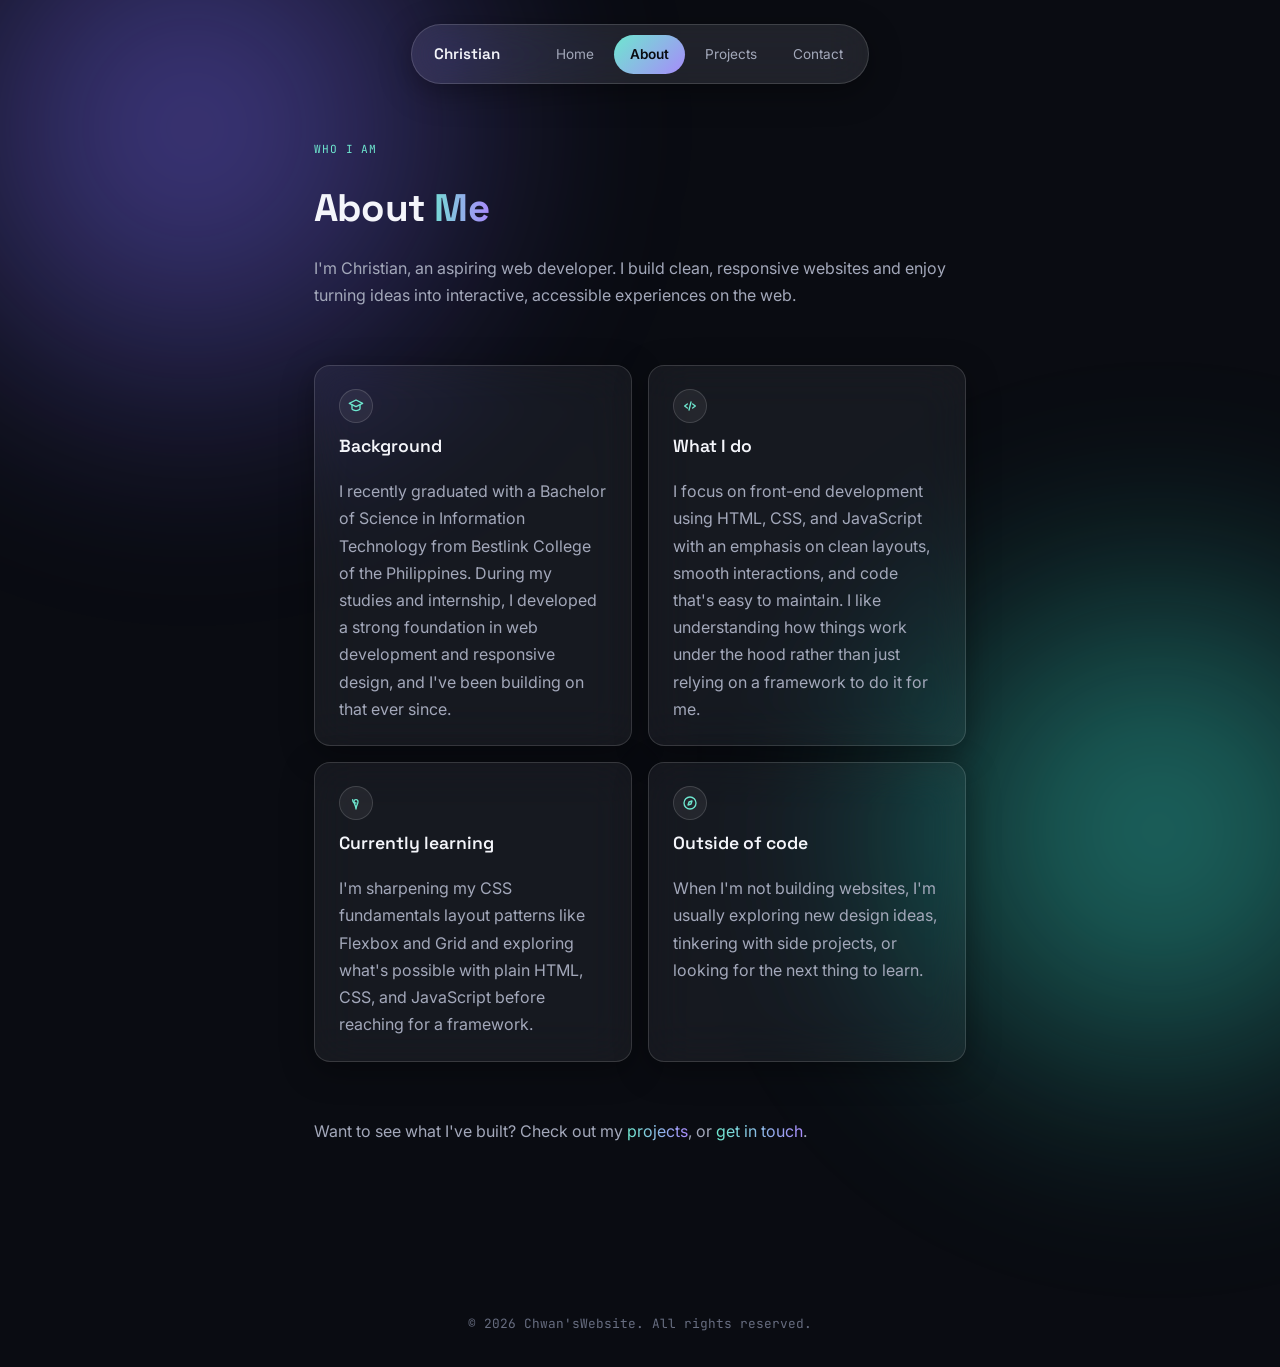
==== commit 0d4a5389: "updating about page" ====
--- a/about.html
+++ b/about.html
@@ -73,10 +73,10 @@
           </span>
           <h2>What I do</h2>
           <p>
-            I focus on front-end development — HTML, CSS, and JavaScript — with
-            an emphasis on clean layouts, smooth interactions, and code that's
-            easy to maintain. I like understanding how things work under the
-            hood rather than just relying on a framework to do it for me.
+            I focus on front-end development using HTML, CSS, and JavaScript
+            with an emphasis on clean layouts, smooth interactions, and code
+            that's easy to maintain. I like understanding how things work under
+            the hood rather than just relying on a framework to do it for me.
           </p>
         </article>
 
@@ -96,8 +96,8 @@
           </span>
           <h2>Currently learning</h2>
           <p>
-            I'm sharpening my CSS fundamentals — layout patterns like Flexbox
-            and Grid — and exploring what's possible with plain HTML, CSS, and
+            I'm sharpening my CSS fundamentals layout patterns like Flexbox and
+            Grid and exploring what's possible with plain HTML, CSS, and
             JavaScript before reaching for a framework.
           </p>
         </article>
